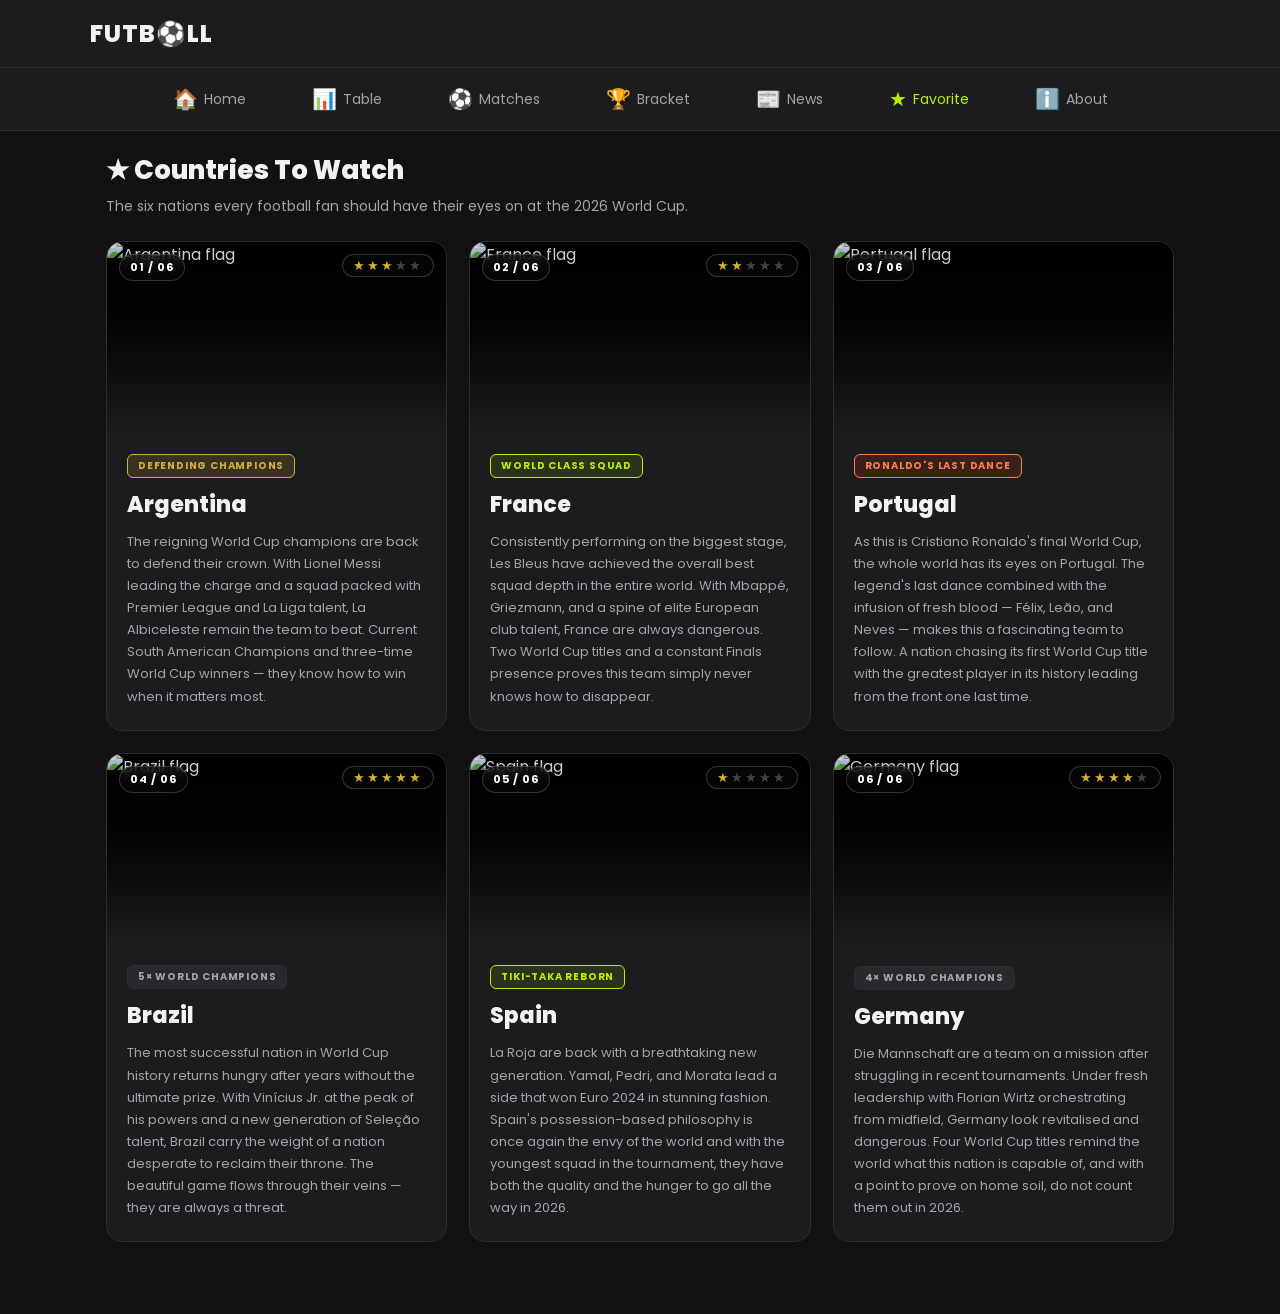
==== favorites.html @ 268d375f "Add files via upload" ====
<!DOCTYPE html>
<html lang="en">
<head>
  <meta charset="UTF-8">
  <meta name="viewport" content="width=device-width, initial-scale=1.0">
  <title>Favorites | Futboll</title>
  <link rel="preconnect" href="https://fonts.googleapis.com">
  <link href="https://fonts.googleapis.com/css2?family=Poppins:wght@400;600;700;800&display=swap" rel="stylesheet">
  <link rel="stylesheet" href="style.css">
</head>
<body>

  <header class="site-header">
    <div class="header-inner">
      <div class="logo">FUTB<span class="ball">⚽</span>LL</div>

    </div>
  </header>

  <nav class="main-nav">
    <a href="index.html"><span class="icon">🏠</span>Home</a>
    <a href="table.html"><span class="icon">📊</span>Table</a>
    <a href="matches.html"><span class="icon">⚽</span>Matches</a>
    <a href="predictions.html"><span class="icon">🏆</span>Bracket</a>
    <a href="news.html"><span class="icon">📰</span>News</a>
    <a href="favorites.html" class="active"><span class="icon">★</span>Favorite</a>
    <a href="about.html"><span class="icon">ℹ️</span>About</a>
  </nav>

  <main class="container">
    <h1 class="page-title">★ Countries To Watch</h1>
    <p class="page-subtitle">The six nations every football fan should have their eyes on at the 2026 World Cup.</p>

    <!-- Featured Countries Section -->
    <div class="ctw-grid">

      <!-- Argentina -->
      <div class="ctw-card ctw-argentina">
        <div class="ctw-banner">
          <img src="assets/argentina-flag.png" alt="Argentina flag" class="ctw-flag-img">
          <div class="ctw-banner-fade"></div>
          <span class="ctw-index">01 / 06</span>
          <span class="ctw-rating" aria-label="3 out of 5 stars">★★★<span class="dim">★★</span></span>
        </div>
        <div class="ctw-info">
          <div class="ctw-badge ctw-badge-champion">Defending Champions</div>
          <h2 class="ctw-name">Argentina</h2>
          <p class="ctw-desc">The reigning World Cup champions are back to defend their crown. With Lionel Messi leading the charge and a squad packed with Premier League and La Liga talent, La Albiceleste remain the team to beat. Current South American Champions and three-time World Cup winners — they know how to win when it matters most.</p>
        </div>
      </div>

      <!-- France -->
      <div class="ctw-card ctw-france">
        <div class="ctw-banner">
          <img src="assets/france-flag.png" alt="France flag" class="ctw-flag-img">
          <div class="ctw-banner-fade"></div>
          <span class="ctw-index">02 / 06</span>
          <span class="ctw-rating" aria-label="2 out of 5 stars">★★<span class="dim">★★★</span></span>
        </div>
        <div class="ctw-info">
          <div class="ctw-badge ctw-badge-elite">World Class Squad</div>
          <h2 class="ctw-name">France</h2>
          <p class="ctw-desc">Consistently performing on the biggest stage, Les Bleus have achieved the overall best squad depth in the entire world. With Mbappé, Griezmann, and a spine of elite European club talent, France are always dangerous. Two World Cup titles and a constant Finals presence proves this team simply never knows how to disappear.</p>
        </div>
      </div>

      <!-- Portugal -->
      <div class="ctw-card ctw-portugal">
        <div class="ctw-banner">
          <img src="assets/portugal-flag.png" alt="Portugal flag" class="ctw-flag-img">
          <div class="ctw-banner-fade"></div>
          <span class="ctw-index">03 / 06</span>
        </div>
        <div class="ctw-info">
          <div class="ctw-badge ctw-badge-legend">Ronaldo's Last Dance</div>
          <h2 class="ctw-name">Portugal</h2>
          <p class="ctw-desc">As this is Cristiano Ronaldo's final World Cup, the whole world has its eyes on Portugal. The legend's last dance combined with the infusion of fresh blood — Félix, Leão, and Neves — makes this a fascinating team to follow. A nation chasing its first World Cup title with the greatest player in its history leading from the front one last time.</p>
        </div>
      </div>

      <!-- Brazil -->
      <div class="ctw-card ctw-brazil">
        <div class="ctw-banner">
          <img src="assets/brazil-flag.png" alt="Brazil flag" class="ctw-flag-img">
          <div class="ctw-banner-fade"></div>
          <span class="ctw-index">04 / 06</span>
          <span class="ctw-rating" aria-label="5 out of 5 stars">★★★★★</span>
        </div>
        <div class="ctw-info">
          <div class="ctw-badge ctw-badge-record">5× World Champions</div>
          <h2 class="ctw-name">Brazil</h2>
          <p class="ctw-desc">The most successful nation in World Cup history returns hungry after years without the ultimate prize. With Vinícius Jr. at the peak of his powers and a new generation of Seleção talent, Brazil carry the weight of a nation desperate to reclaim their throne. The beautiful game flows through their veins — they are always a threat.</p>
        </div>
      </div>

      <!-- Spain -->
      <div class="ctw-card ctw-spain">
        <div class="ctw-banner">
          <img src="assets/spain-flag.png" alt="Spain flag" class="ctw-flag-img">
          <div class="ctw-banner-fade"></div>
          <span class="ctw-index">05 / 06</span>
          <span class="ctw-rating" aria-label="1 out of 5 stars">★<span class="dim">★★★★</span></span>
        </div>
        <div class="ctw-info">
          <div class="ctw-badge ctw-badge-elite">Tiki-Taka Reborn</div>
          <h2 class="ctw-name">Spain</h2>
          <p class="ctw-desc">La Roja are back with a breathtaking new generation. Yamal, Pedri, and Morata lead a side that won Euro 2024 in stunning fashion. Spain's possession-based philosophy is once again the envy of the world and with the youngest squad in the tournament, they have both the quality and the hunger to go all the way in 2026.</p>
        </div>
      </div>

      <!-- Germany -->
      <div class="ctw-card ctw-germany">
        <div class="ctw-banner">
          <img src="assets/germany-flag.png" alt="Germany flag" class="ctw-flag-img">
          <div class="ctw-banner-fade"></div>
          <span class="ctw-index">06 / 06</span>
          <span class="ctw-rating" aria-label="4 out of 5 stars">★★★★<span class="dim">★</span></span>
        </div>
        <div class="ctw-info">
          <div class="ctw-badge ctw-badge-record">4× World Champions</div>
          <h2 class="ctw-name">Germany</h2>
          <p class="ctw-desc">Die Mannschaft are a team on a mission after struggling in recent tournaments. Under fresh leadership with Florian Wirtz orchestrating from midfield, Germany look revitalised and dangerous. Four World Cup titles remind the world what this nation is capable of, and with a point to prove on home soil, do not count them out in 2026.</p>
        </div>
      </div>

    </div>


  </main>

  <script src="data.js"></script>
  <script src="script.js"></script>
</body>
</html>
---- style.css ----
/* ======================================================
   style.css
   Shared styling for every page of the Futboll site.
   Uses plain Flexbox + media queries (no CSS grid, no
   frameworks) so it's easy to read and edit.
   ====================================================== */

/* ---------- Color & spacing variables ---------- */
:root {
  --bg: #121212;
  --bg-card: #1c1c1f;
  --bg-card-light: #232327;
  --border: #2c2c31;
  --text: #f2f2f2;
  --text-dim: #a3a3a8;
  --accent: #b6f000;      /* the neon green from the Futboll logo */
  --accent-dark: #8fc400;
  --gold: #d4af37;
  --out: #ff6b6b;
}

* {
  box-sizing: border-box;
}

body {
  margin: 0;
  font-family: 'Poppins', Arial, Helvetica, sans-serif;
  background-color: var(--bg);
  color: var(--text);
  padding-bottom: 78px; /* leaves room for the fixed bottom nav on mobile */
}

a {
  color: inherit;
  text-decoration: none;
}

.container {
  max-width: 1100px;
  margin: 0 auto;
  padding: 20px 16px 40px;
}

.container.wide {
  max-width: 1400px;
}

/* ---------- Header ---------- */
.site-header {
  display: flex;
  align-items: center;
  justify-content: center;
  padding: 16px 20px;
  background-color: var(--bg-card);
  border-bottom: 1px solid var(--border);
  position: sticky;
  top: 0;
  z-index: 200;
}

.logo {
  font-size: 24px;
  font-weight: 800;
  letter-spacing: 1px;
  color: var(--text);
}

.logo .ball {
  color: var(--accent);
}

/* ---------- Bottom nav (mobile) / top nav (desktop) ---------- */
.main-nav {
  position: fixed;
  bottom: 0;
  left: 0;
  right: 0;
  display: flex;
  justify-content: space-around;
  background-color: var(--bg-card);
  border-top: 1px solid var(--border);
  padding: 8px 0 10px;
  z-index: 200;
}

.main-nav a {
  display: flex;
  flex-direction: column;
  align-items: center;
  gap: 2px;
  color: var(--text-dim);
  font-size: 11px;
  padding: 4px 8px;
}

.main-nav a .icon {
  font-size: 20px;
}

.main-nav a.active {
  color: var(--accent);
}

@media (min-width: 768px) {
  body {
    padding-bottom: 0;
  }
  .main-nav {
    position: static;
    border-top: none;
    border-bottom: 1px solid var(--border);
    background-color: var(--bg-card);
    justify-content: center;
    gap: 50px;
    padding: 12px 0;
  }
  .main-nav a {
    flex-direction: row;
    font-size: 14px;
    gap: 6px;
  }
}

/* ---------- Generic section headings ---------- */
.page-title {
  font-size: 26px;
  font-weight: 800;
  margin: 0 0 6px;
}

.page-subtitle {
  color: var(--text-dim);
  margin: 0 0 24px;
  font-size: 14px;
}

/* ---------- Buttons ---------- */
.btn {
  display: inline-block;
  background-color: var(--accent);
  color: #111;
  font-weight: 700;
  padding: 10px 18px;
  border-radius: 8px;
  border: none;
  cursor: pointer;
  font-size: 14px;
}

.btn.secondary {
  background-color: transparent;
  border: 1px solid var(--border);
  color: var(--text);
}

/* ====================================================
   HOME PAGE
   ==================================================== */
.hero {
  text-align: center;
  padding: 40px 16px 30px;
}

.hero .trophy {
  font-size: 54px;
}

.hero h1 {
  font-size: 30px;
  font-weight: 800;
  margin: 10px 0 6px;
  line-height: 1.2;
}

.hero p {
  color: var(--text-dim);
  font-size: 15px;
  max-width: 480px;
  margin: 0 auto 24px;
}

.hero-actions {
  display: flex;
  justify-content: center;
  gap: 12px;
  flex-wrap: wrap;
  margin-bottom: 30px;
}

.stat-row {
  display: flex;
  flex-wrap: wrap;
  gap: 14px;
  justify-content: center;
  margin: 0 auto 10px;
  max-width: 800px;
}

.stat-box {
  background-color: var(--bg-card);
  border: 1px solid var(--border);
  border-radius: 10px;
  padding: 16px 20px;
  flex: 1 1 200px;
  text-align: center;
}

.stat-box .stat-value {
  font-size: 20px;
  font-weight: 800;
  color: var(--accent);
}

.stat-box .stat-label {
  font-size: 12px;
  color: var(--text-dim);
  margin-top: 4px;
}

.home-section {
  margin-top: 40px;
}

.home-section h2 {
  font-size: 18px;
  margin-bottom: 14px;
}

.road-to-final {
  display: flex;
  flex-wrap: wrap;
  gap: 10px;
}

.road-step {
  background-color: var(--bg-card);
  border: 1px solid var(--border);
  border-left: 3px solid var(--accent);
  border-radius: 8px;
  padding: 10px 14px;
  flex: 1 1 140px;
  font-size: 13px;
}

.road-step .round-name {
  color: var(--text-dim);
  font-size: 11px;
  text-transform: uppercase;
  letter-spacing: 0.5px;
  margin-bottom: 4px;
}

/* ====================================================
   STANDINGS / TABLE PAGE
   ==================================================== */
.legend {
  display: flex;
  gap: 18px;
  flex-wrap: wrap;
  margin-bottom: 22px;
  font-size: 12px;
  color: var(--text-dim);
}

.legend span.dot {
  display: inline-block;
  width: 9px;
  height: 9px;
  border-radius: 50%;
  margin-right: 5px;
}

.dot.qualified { background-color: var(--accent); }
.dot.wildcard { background-color: var(--gold); }
.dot.out { background-color: var(--out); }

.groups-grid {
  display: flex;
  flex-wrap: wrap;
  gap: 16px;
}

.group-card {
  background-color: var(--bg-card);
  border: 1px solid var(--border);
  border-radius: 10px;
  padding: 14px;
  flex: 1 1 280px;
}

.group-card h3 {
  margin: 0 0 10px;
  font-size: 15px;
  color: var(--accent);
}

.group-card table {
  width: 100%;
  border-collapse: collapse;
  font-size: 13px;
}

.group-card th, .group-card td {
  text-align: left;
  padding: 5px 4px;
}

.group-card th {
  color: var(--text-dim);
  font-weight: 600;
  font-size: 11px;
  border-bottom: 1px solid var(--border);
}

.group-card td.num {
  text-align: center;
}

.group-card tr.wildcard td {
  color: var(--gold);
}

.group-card tr.out td {
  color: var(--text-dim);
  opacity: 0.7;
}

/* ====================================================
   MATCHES PAGE
   ==================================================== */
.filter-row {
  margin-bottom: 20px;
  display: flex;
  align-items: center;
  gap: 10px;
  flex-wrap: wrap;
}

.filter-row select {
  background-color: var(--bg-card);
  color: var(--text);
  border: 1px solid var(--border);
  padding: 8px 12px;
  border-radius: 8px;
  font-size: 13px;
}

.match-list {
  display: flex;
  flex-direction: column;
  gap: 12px;
}

.match-card {
  background-color: var(--bg-card);
  border: 1px solid var(--border);
  border-radius: 10px;
  padding: 12px 16px;
}

.match-meta {
  font-size: 11px;
  color: var(--text-dim);
  margin-bottom: 8px;
  display: flex;
  justify-content: space-between;
  flex-wrap: wrap;
  gap: 6px;
}

.match-meta .round-tag {
  background-color: var(--bg-card-light);
  border-radius: 20px;
  padding: 2px 10px;
  color: var(--text);
}

.team-row {
  display: flex;
  align-items: center;
  justify-content: space-between;
  padding: 4px 0;
  font-size: 14px;
}

.team-row .team-name {
  display: flex;
  align-items: center;
  gap: 8px;
}

.team-row.winner .team-name {
  font-weight: 700;
  color: var(--accent);
}

.team-row .score {
  font-weight: 700;
}

.match-note {
  font-size: 12px;
  color: var(--text-dim);
  margin-top: 8px;
  font-style: italic;
}

.highlights-placeholder {
  margin-top: 30px;
  border: 2px dashed var(--border);
  border-radius: 10px;
  padding: 30px;
  text-align: center;
  color: var(--text-dim);
}

.highlights-placeholder .big-emoji {
  font-size: 30px;
  margin-bottom: 8px;
}

.highlights-placeholder .placeholder-text {
  font-size: 12px;
  margin-top: 6px;
}

/* ====================================================
   PREDICTIONS / BRACKET PAGE
   ==================================================== */
.bracket-half-title {
  font-size: 13px;
  text-transform: uppercase;
  letter-spacing: 1px;
  color: var(--text-dim);
  margin: 22px 0 10px;
}

.bracket-row {
  display: flex;
  gap: 16px;
  overflow-x: auto;
  padding-bottom: 10px;
}

.bracket-round {
  min-width: 230px;
  flex: 0 0 230px;
}

.bracket-round h3 {
  font-size: 13px;
  text-transform: uppercase;
  letter-spacing: 0.5px;
  color: var(--text-dim);
  margin-bottom: 10px;
  text-align: center;
}

.champion-banner {
  text-align: center;
  margin-top: 36px;
  padding: 34px 16px;
  border-radius: 14px;
  border: 1px solid var(--gold);
  background: linear-gradient(135deg, rgba(182, 240, 0, 0.12), rgba(212, 175, 55, 0.12));
}

.champion-banner .trophy {
  font-size: 44px;
}

.champion-banner h2 {
  margin: 10px 0 4px;
  font-size: 22px;
  color: var(--gold);
}

.champion-banner p {
  color: var(--text-dim);
  font-size: 13px;
  max-width: 420px;
  margin: 0 auto;
}

/* ====================================================
   ABOUT PAGE
   ==================================================== */
.profile-card {
  display: flex;
  align-items: center;
  gap: 18px;
  background-color: var(--bg-card);
  border: 1px solid var(--border);
  border-radius: 10px;
  padding: 18px;
  margin-bottom: 16px;
  flex-wrap: wrap;
}

.avatar {
  width: 64px;
  height: 64px;
  flex-shrink: 0;
  border-radius: 50%;
  background-color: var(--accent);
  color: #111;
  font-weight: 800;
  font-size: 22px;
  display: flex;
  align-items: center;
  justify-content: center;
}

.profile-info h3 {
  margin: 0 0 4px;
  font-size: 17px;
}

.profile-info p {
  margin: 2px 0;
  font-size: 13px;
  color: var(--text-dim);
}

.about-footer {
  margin-top: 30px;
  font-size: 13px;
  color: var(--text-dim);
  text-align: center;
}

/* ====================================================
   HEADER UPDATE — PCM badge + header-inner layout
   ==================================================== */
.header-inner {
  display: flex;
  align-items: center;
  justify-content: space-between;
  width: 100%;
  max-width: 1100px;
}

.pcm-badge {
  display: flex;
  align-items: center;
  gap: 6px;
  background: linear-gradient(135deg, #1a2a4a, #0d1b35);
  border: 1px solid #2a4a8a;
  border-radius: 8px;
  padding: 6px 12px;
}

.pcm-icon {
  font-size: 16px;
}

.pcm-text {
  font-size: 13px;
  font-weight: 800;
  letter-spacing: 1px;
  color: #7ab3ff;
}

/* ====================================================
   HEAT BADGE (shared by news + favorites)
   ==================================================== */
.heat-badge {
  font-size: 13px;
  line-height: 1;
  white-space: nowrap;
}

.heat-1 { opacity: 0.7; }
.heat-2 { opacity: 0.85; }
.heat-3 { opacity: 1; }
.heat-4 { filter: drop-shadow(0 0 4px rgba(255,120,0,0.5)); }
.heat-5 { filter: drop-shadow(0 0 8px rgba(255,60,0,0.7)); animation: heat-pulse 1.8s ease-in-out infinite; }

@keyframes heat-pulse {
  0%, 100% { filter: drop-shadow(0 0 6px rgba(255,60,0,0.6)); }
  50%       { filter: drop-shadow(0 0 14px rgba(255,60,0,1)); }
}

/* Card left-border accent by heat level */
.heat-card-5 { border-left: 3px solid #ff3c00 !important; background: linear-gradient(135deg, rgba(255,60,0,0.07), var(--bg-card)) !important; }
.heat-card-4 { border-left: 3px solid #ff8c00 !important; background: linear-gradient(135deg, rgba(255,140,0,0.05), var(--bg-card)) !important; }
.heat-card-3 { border-left: 3px solid #f5c518 !important; }
.heat-card-2 { border-left: 3px solid var(--accent) !important; }
.heat-card-1 { border-left: 3px solid var(--border) !important; }

/* ====================================================
   HEAT LEGEND
   ==================================================== */
.heat-legend {
  display: flex;
  flex-wrap: wrap;
  align-items: center;
  gap: 12px;
  margin-bottom: 20px;
  padding: 12px 16px;
  background: var(--bg-card);
  border: 1px solid var(--border);
  border-radius: 10px;
  font-size: 12px;
}

.heat-legend-item {
  display: flex;
  align-items: center;
  gap: 5px;
  color: var(--text-dim);
}

.active-legend .hl-label {
  color: #ff3c00;
  font-weight: 700;
}

.hl-flames { font-size: 14px; }
.hl-label  { font-size: 11px; }

/* ====================================================
   NEWS PAGE
   ==================================================== */
.news-filters {
  display: flex;
  flex-wrap: wrap;
  align-items: center;
  gap: 10px;
  margin-bottom: 24px;
}

.news-category-filters {
  display: flex;
  flex-wrap: wrap;
  gap: 6px;
  flex: 1;
}

.news-filter-btn {
  background: var(--bg-card);
  color: var(--text-dim);
  border: 1px solid var(--border);
  border-radius: 20px;
  padding: 5px 14px;
  font-size: 12px;
  font-family: 'Poppins', sans-serif;
  cursor: pointer;
  transition: all 0.15s;
}

.news-filter-btn:hover {
  border-color: var(--accent);
  color: var(--text);
}

.news-filter-btn.active {
  background: var(--accent);
  color: #111;
  border-color: var(--accent);
  font-weight: 700;
}

.news-heat-filter {
  display: flex;
  align-items: center;
  gap: 8px;
  font-size: 12px;
  color: var(--text-dim);
}

.news-heat-filter select {
  background: var(--bg-card);
  color: var(--text);
  border: 1px solid var(--border);
  padding: 6px 10px;
  border-radius: 8px;
  font-size: 12px;
  font-family: 'Poppins', sans-serif;
}

/* News hero card */
.news-hero {
  background: var(--bg-card);
  border: 1px solid var(--border);
  border-radius: 14px;
  padding: 28px;
  margin-bottom: 20px;
  overflow: hidden;
}

.news-hero-inner {
  display: flex;
  gap: 24px;
  align-items: flex-start;
  flex-wrap: wrap;
}

.news-hero-left {
  flex-shrink: 0;
}

.news-flag-big {
  font-size: 64px;
  line-height: 1;
}

.news-hero-right {
  flex: 1;
  min-width: 200px;
}

.news-top-row {
  display: flex;
  align-items: center;
  gap: 8px;
  flex-wrap: wrap;
  margin-bottom: 10px;
}

.news-category-badge {
  background: var(--bg-card-light);
  border: 1px solid var(--border);
  border-radius: 4px;
  padding: 2px 8px;
  font-size: 10px;
  font-weight: 700;
  letter-spacing: 1px;
  color: var(--accent);
}

.news-tag {
  font-size: 11px;
  color: var(--text-dim);
  background: var(--bg-card-light);
  border-radius: 10px;
  padding: 2px 8px;
}

.news-hero-title {
  font-size: 22px;
  font-weight: 800;
  line-height: 1.25;
  margin: 0 0 10px;
}

.news-hero-summary {
  font-size: 14px;
  color: var(--text-dim);
  line-height: 1.6;
  margin: 0 0 12px;
}

.news-meta {
  font-size: 11px;
  color: var(--text-dim);
}

/* News grid */
.news-grid {
  display: grid;
  grid-template-columns: repeat(auto-fill, minmax(280px, 1fr));
  gap: 14px;
}

.news-card {
  background: var(--bg-card);
  border: 1px solid var(--border);
  border-radius: 12px;
  padding: 16px;
  display: flex;
  flex-direction: column;
  gap: 8px;
}

.news-card-flag {
  font-size: 32px;
  line-height: 1;
}

.news-card-title {
  font-size: 14px;
  font-weight: 700;
  line-height: 1.35;
  margin: 0;
}

.news-card-summary {
  font-size: 12px;
  color: var(--text-dim);
  line-height: 1.55;
  margin: 0;
  flex: 1;
}

.news-tag-inline {
  background: var(--bg-card-light);
  border-radius: 8px;
  padding: 1px 7px;
  font-size: 11px;
}

.news-empty {
  text-align: center;
  color: var(--text-dim);
  padding: 48px 20px;
  font-size: 14px;
  border: 2px dashed var(--border);
  border-radius: 12px;
}

/* ====================================================
   FAVORITES PAGE
   ==================================================== */
.fav-grid {
  display: grid;
  grid-template-columns: repeat(auto-fill, minmax(180px, 1fr));
  gap: 14px;
  margin-bottom: 36px;
}

.fav-card {
  background: var(--bg-card);
  border: 1px solid var(--border);
  border-radius: 12px;
  padding: 18px;
  display: flex;
  flex-direction: column;
  align-items: center;
  gap: 8px;
  text-align: center;
}

.fav-card-top {
  display: flex;
  justify-content: space-between;
  align-items: flex-start;
  width: 100%;
}

.fav-flag {
  font-size: 40px;
  line-height: 1;
}

.fav-flames {
  font-size: 13px;
  line-height: 1.2;
}

.fav-card-name {
  font-size: 15px;
  font-weight: 800;
  margin-top: 4px;
}

.fav-card-meta {
  font-size: 11px;
  color: var(--text-dim);
}

.fav-status {
  font-size: 12px;
  font-weight: 600;
  padding: 3px 10px;
  border-radius: 10px;
  background: var(--bg-card-light);
}

.fav-status.qualified { color: var(--accent); }
.fav-status.wildcard  { color: var(--gold); }
.fav-status.out       { color: var(--text-dim); }

.fav-remove-btn {
  margin-top: 6px;
  background: transparent;
  color: var(--out);
  border: 1px solid var(--out);
  border-radius: 8px;
  padding: 5px 12px;
  font-size: 11px;
  font-family: 'Poppins', sans-serif;
  cursor: pointer;
  font-weight: 600;
}

.fav-remove-btn:hover {
  background: var(--out);
  color: #fff;
}

.fav-section-title {
  font-size: 15px;
  font-weight: 700;
  margin: 0 0 12px;
  color: var(--text-dim);
  text-transform: uppercase;
  letter-spacing: 0.5px;
}

.fav-all-grid {
  display: flex;
  flex-wrap: wrap;
  gap: 8px;
}

.fav-mini-card {
  display: flex;
  align-items: center;
  gap: 6px;
  background: var(--bg-card);
  border: 1px solid var(--border);
  border-radius: 8px;
  padding: 6px 10px;
}

.fav-mini-flag {
  font-size: 18px;
}

.fav-mini-name {
  font-size: 12px;
  font-weight: 600;
}

.fav-add-btn {
  background: transparent;
  color: var(--accent);
  border: 1px solid var(--accent);
  border-radius: 6px;
  padding: 3px 8px;
  font-size: 10px;
  font-family: 'Poppins', sans-serif;
  cursor: pointer;
  font-weight: 700;
}

.fav-add-btn:hover {
  background: var(--accent);
  color: #111;
}

.fav-empty {
  text-align: center;
  color: var(--text-dim);
  padding: 32px 20px;
  border: 2px dashed var(--border);
  border-radius: 12px;
  font-size: 14px;
  margin-bottom: 30px;
}

/* Mobile nav scroll support for 7 items */
@media (max-width: 767px) {
  .main-nav {
    justify-content: flex-start;
    overflow-x: auto;
    padding-left: 8px;
    padding-right: 8px;
    gap: 0;
  }
  .main-nav a {
    flex: 0 0 auto;
    padding: 4px 10px;
    font-size: 10px;
  }
  .main-nav a .icon {
    font-size: 17px;
  }
}

/* ====================================================
   HEADER FOOTBALL LOGO IMAGE
   ==================================================== */
.header-logo-img {
  height: 36px;
  width: auto;
  object-fit: contain;
  opacity: 0.92;
}

/* ====================================================
   COUNTRIES TO WATCH — favorites.html featured section
   Premium spotlight card grid: full-width flag banner,
   glass badges floating over the image, country-tinted
   glow on hover, and a clean editorial layout below.
   ==================================================== */
.ctw-grid {
  display: grid;
  grid-template-columns: repeat(auto-fit, minmax(300px, 1fr));
  gap: 22px;
  margin-bottom: 32px;
}

.ctw-card {
  --ctw-accent: var(--accent);
  position: relative;
  display: flex;
  flex-direction: column;
  background: var(--bg-card);
  border: 1px solid var(--border);
  border-radius: 16px;
  overflow: hidden;
  opacity: 0;
  transform: translateY(22px);
  transition: transform 0.45s cubic-bezier(0.22, 1, 0.36, 1),
              box-shadow 0.45s cubic-bezier(0.22, 1, 0.36, 1),
              border-color 0.3s ease,
              opacity 0.6s ease;
}

.ctw-card.in-view {
  opacity: 1;
  transform: translateY(0);
}



/* Country-specific glow accent — repurposes each nation's color */
.ctw-argentina { --ctw-accent: #74b9e8; }
.ctw-france    { --ctw-accent: #4d6fd6; }
.ctw-portugal  { --ctw-accent: #e0303f; }
.ctw-brazil    { --ctw-accent: #2fbf5e; }
.ctw-spain     { --ctw-accent: #e0303f; }
.ctw-germany   { --ctw-accent: #d4af37; }

/* ---------- Image banner ---------- */
.ctw-banner {
  position: relative;
  width: 100%;
  aspect-ratio: 16 / 9;
  overflow: hidden;
  background: #000;
}

.ctw-flag-img {
  width: 100%;
  height: 100%;
  object-fit: cover;
  display: block;
  transition: transform 0.6s cubic-bezier(0.22, 1, 0.36, 1), filter 0.4s ease;
  filter: saturate(1.05) contrast(1.03);
}

.ctw-card:hover .ctw-flag-img {
  transform: scale(1.08);
}

.ctw-banner-fade {
  position: absolute;
  inset: 0;
  background: linear-gradient(to top, var(--bg-card) 0%, rgba(28,28,31,0.15) 55%, rgba(0,0,0,0.18) 100%);
  pointer-events: none;
}

/* Diagonal glass shine sweep on hover */
.ctw-banner::after {
  content: '';
  position: absolute;
  inset: 0;
  background: linear-gradient(115deg, transparent 40%, rgba(255,255,255,0.16) 50%, transparent 60%);
  transform: translateX(-120%);
  transition: transform 0.7s ease;
  pointer-events: none;
}

.ctw-card:hover .ctw-banner::after {
  transform: translateX(120%);
}

.ctw-index {
  position: absolute;
  top: 12px;
  left: 12px;
  font-family: 'Poppins', monospace;
  font-size: 11px;
  font-weight: 700;
  letter-spacing: 1px;
  color: #fff;
  background: rgba(10,10,12,0.55);
  backdrop-filter: blur(6px);
  border: 1px solid rgba(255,255,255,0.18);
  border-radius: 999px;
  padding: 4px 10px;
}

.ctw-rating {
  position: absolute;
  top: 12px;
  right: 12px;
  font-size: 13px;
  letter-spacing: 2px;
  color: var(--gold);
  background: rgba(10,10,12,0.55);
  backdrop-filter: blur(6px);
  border: 1px solid rgba(255,255,255,0.18);
  border-radius: 999px;
  padding: 4px 10px;
  line-height: 1;
}

.ctw-rating .dim {
  color: rgba(255,255,255,0.25);
}

/* ---------- Content ---------- */
.ctw-info {
  padding: 18px 20px 22px;
}

.ctw-badge {
  display: inline-block;
  font-size: 10px;
  font-weight: 700;
  letter-spacing: 0.8px;
  text-transform: uppercase;
  border-radius: 6px;
  padding: 3px 10px;
  margin-bottom: 10px;
}

.ctw-badge-champion { background: rgba(212,175,55,0.15); color: var(--gold); border: 1px solid var(--gold); }
.ctw-badge-elite    { background: rgba(182,240,0,0.1);   color: var(--accent); border: 1px solid var(--accent); }
.ctw-badge-legend   { background: rgba(255,60,0,0.12);   color: #ff7a4d; border: 1px solid #ff7a4d; }
.ctw-badge-record   { background: rgba(255,255,255,0.06); color: var(--text-dim); border: 1px solid var(--border); }

.ctw-name {
  font-size: 22px;
  font-weight: 800;
  margin: 0 0 10px;
  color: var(--text);
}

.ctw-desc {
  font-size: 13px;
  color: var(--text-dim);
  line-height: 1.7;
  margin: 0;
}

@media (max-width: 480px) {
  .ctw-info { padding: 16px 18px 20px; }
  .ctw-name { font-size: 19px; }
  .ctw-index, .ctw-rating { font-size: 10px; padding: 3px 8px; }
}

@media (prefers-reduced-motion: reduce) {
  .ctw-card,
  .ctw-flag-img,
  .ctw-banner::after {
    transition: none !important;
  }
  .ctw-card {
    opacity: 1;
    transform: none;
  }
}

/* ====================================================
   HERO FOOTBALL LOGO (replaces trophy emoji on index)
   ==================================================== */
.hero-football-logo {
  margin: 0 auto 12px;
  width: 140px;
}

.hero-logo-img {
  width: 100%;
  height: auto;
  display: block;
  filter: drop-shadow(0 4px 16px rgba(182,240,0,0.25));
}

@media (max-width: 480px) {
  .hero-football-logo {
    width: 110px;
  }
}
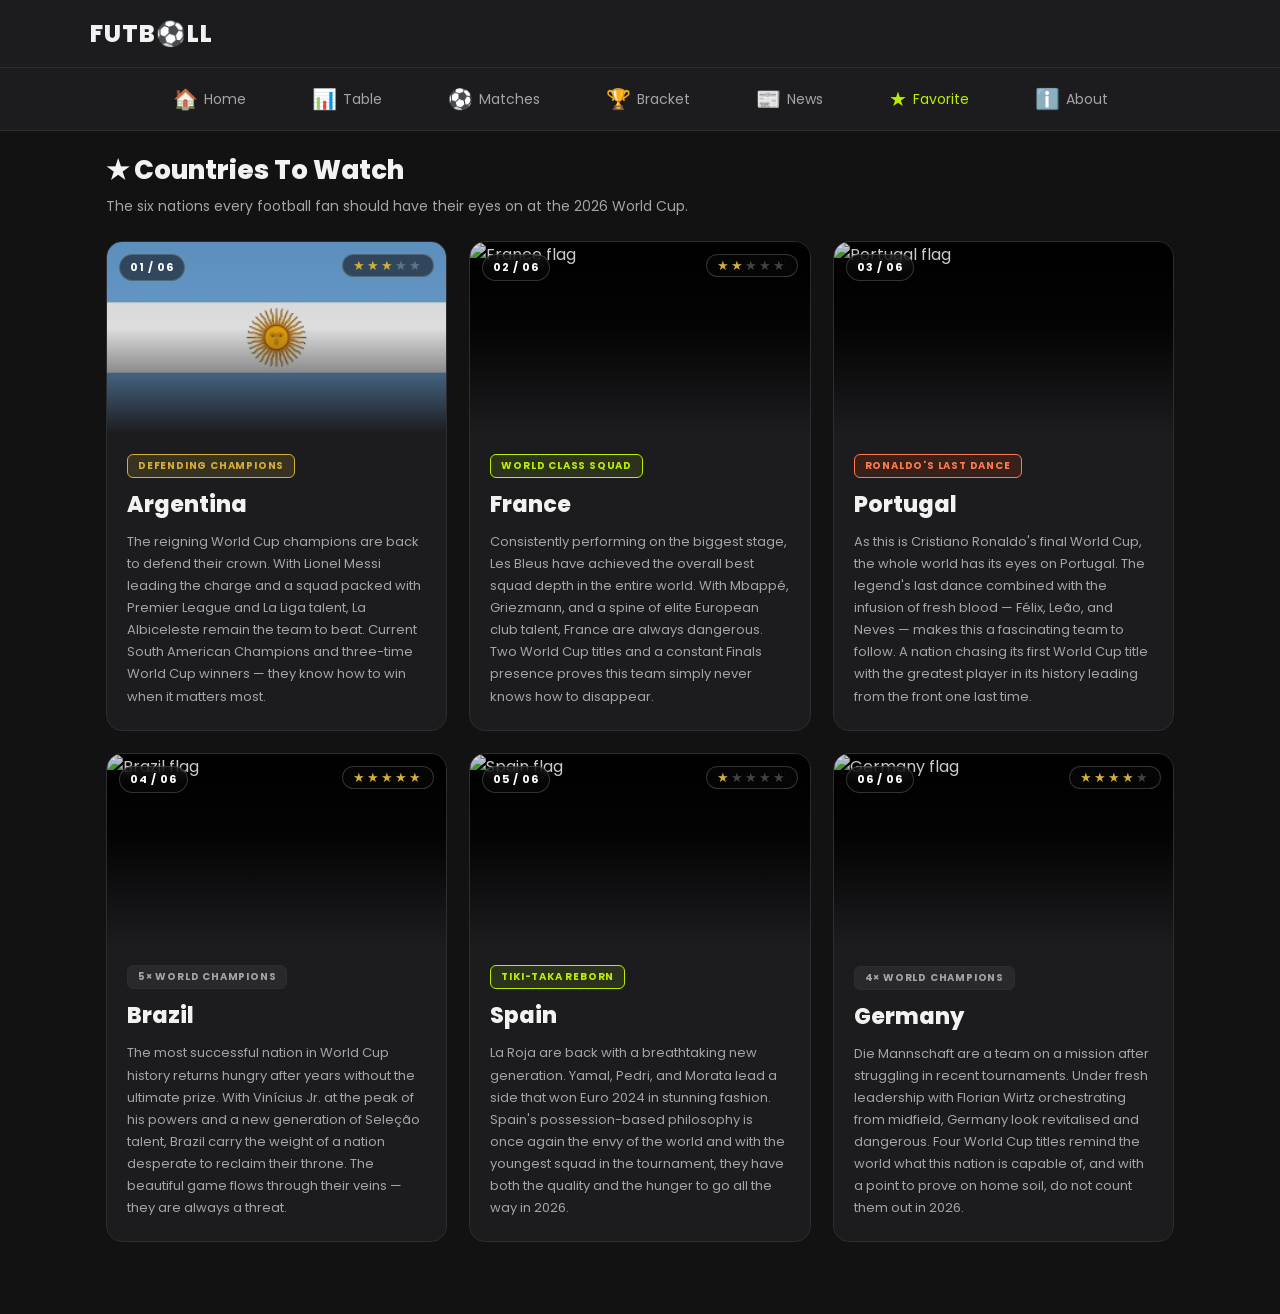
==== commit 105be21d: "Update favorites.html" ====
--- a/favorites.html
+++ b/favorites.html
@@ -37,7 +37,7 @@
       <!-- Argentina -->
       <div class="ctw-card ctw-argentina">
         <div class="ctw-banner">
-          <img src="assets/argentina-flag.png" alt="Argentina flag" class="ctw-flag-img">
+          <img src="argentina-flag.png" alt="Argentina flag" class="ctw-flag-img">
           <div class="ctw-banner-fade"></div>
           <span class="ctw-index">01 / 06</span>
           <span class="ctw-rating" aria-label="3 out of 5 stars">★★★<span class="dim">★★</span></span>
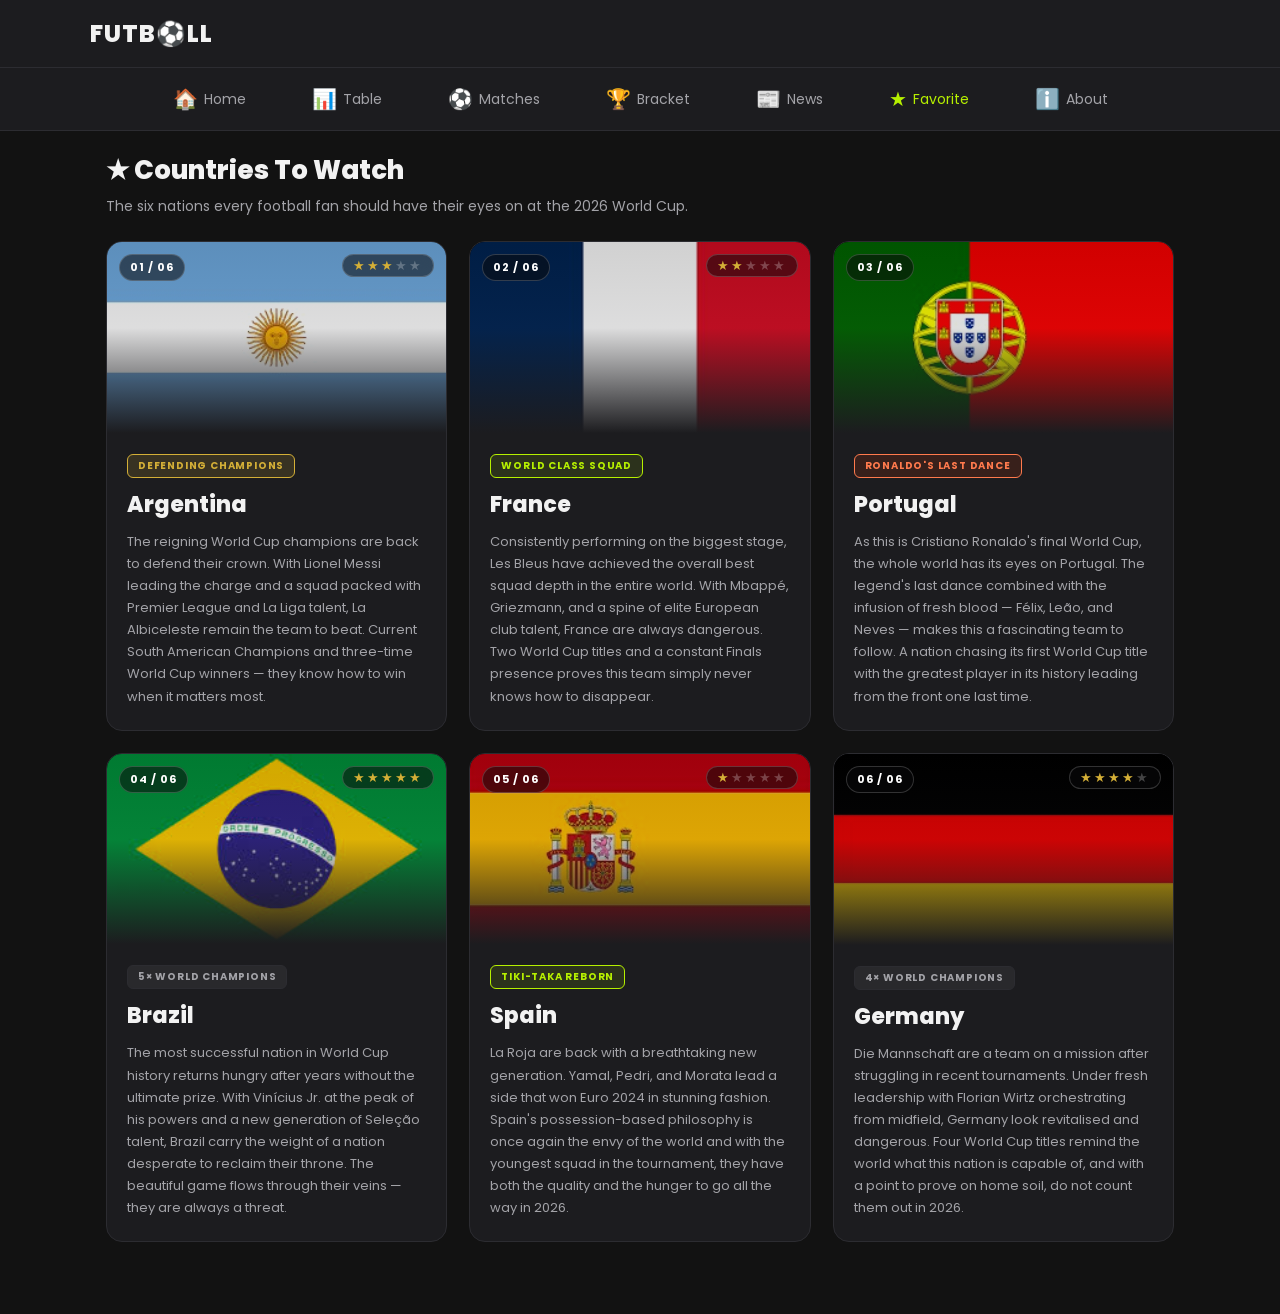
==== commit aa503ef8: "Update favorites.html" ====
--- a/favorites.html
+++ b/favorites.html
@@ -52,7 +52,7 @@
       <!-- France -->
       <div class="ctw-card ctw-france">
         <div class="ctw-banner">
-          <img src="assets/france-flag.png" alt="France flag" class="ctw-flag-img">
+          <img src="france-flag.png" alt="France flag" class="ctw-flag-img">
           <div class="ctw-banner-fade"></div>
           <span class="ctw-index">02 / 06</span>
           <span class="ctw-rating" aria-label="2 out of 5 stars">★★<span class="dim">★★★</span></span>
@@ -67,7 +67,7 @@
       <!-- Portugal -->
       <div class="ctw-card ctw-portugal">
         <div class="ctw-banner">
-          <img src="assets/portugal-flag.png" alt="Portugal flag" class="ctw-flag-img">
+          <img src="portugal-flag.png" alt="Portugal flag" class="ctw-flag-img">
           <div class="ctw-banner-fade"></div>
           <span class="ctw-index">03 / 06</span>
         </div>
@@ -81,7 +81,7 @@
       <!-- Brazil -->
       <div class="ctw-card ctw-brazil">
         <div class="ctw-banner">
-          <img src="assets/brazil-flag.png" alt="Brazil flag" class="ctw-flag-img">
+          <img src="brazil-flag.png" alt="Brazil flag" class="ctw-flag-img">
           <div class="ctw-banner-fade"></div>
           <span class="ctw-index">04 / 06</span>
           <span class="ctw-rating" aria-label="5 out of 5 stars">★★★★★</span>
@@ -96,7 +96,7 @@
       <!-- Spain -->
       <div class="ctw-card ctw-spain">
         <div class="ctw-banner">
-          <img src="assets/spain-flag.png" alt="Spain flag" class="ctw-flag-img">
+          <img src="spain-flag.png" alt="Spain flag" class="ctw-flag-img">
           <div class="ctw-banner-fade"></div>
           <span class="ctw-index">05 / 06</span>
           <span class="ctw-rating" aria-label="1 out of 5 stars">★<span class="dim">★★★★</span></span>
@@ -111,7 +111,7 @@
       <!-- Germany -->
       <div class="ctw-card ctw-germany">
         <div class="ctw-banner">
-          <img src="assets/germany-flag.png" alt="Germany flag" class="ctw-flag-img">
+          <img src="germany-flag.png" alt="Germany flag" class="ctw-flag-img">
           <div class="ctw-banner-fade"></div>
           <span class="ctw-index">06 / 06</span>
           <span class="ctw-rating" aria-label="4 out of 5 stars">★★★★<span class="dim">★</span></span>
